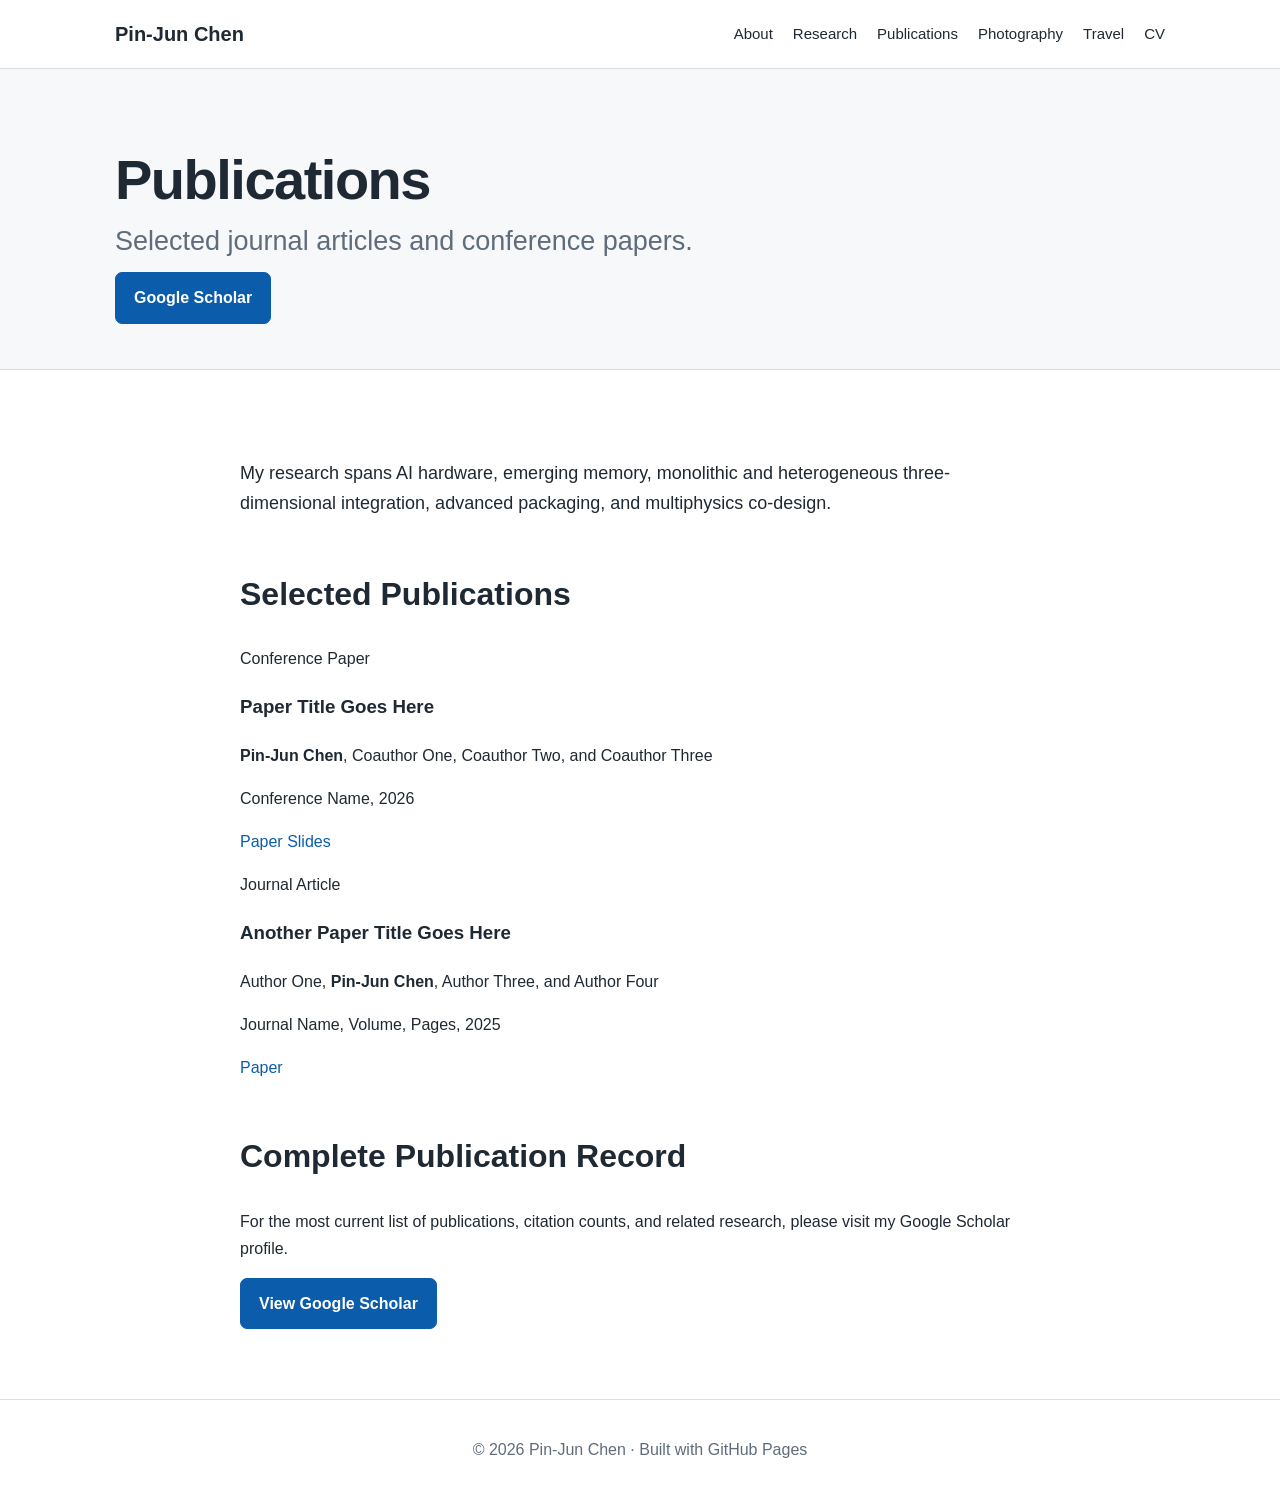
==== publications.html @ f2fc7e46 "Add publications.html for listing research works This file contains the HTML structure for the publi" ====
<!DOCTYPE html>
<html lang="en">
<head>
  <meta charset="UTF-8">

  <meta
    name="viewport"
    content="width=device-width, initial-scale=1.0"
  >

  <meta
    name="description"
    content="Publications of Pin-Jun Chen in AI hardware, emerging memory, 3D integration, and advanced semiconductor packaging."
  >

  <title>Publications | Pin-Jun Chen</title>

  <link rel="stylesheet" href="assets/css/style.css">
</head>

<body>
  <header>
    <div class="container">
      <nav>
        <a class="site-name" href="index.html">Pin-Jun Chen</a>

        <div class="nav-links">
          <a href="about.html">About</a>
          <a href="research.html">Research</a>
          <a href="publications.html">Publications</a>
          <a href="photography.html">Photography</a>
          <a href="travel.html">Travel</a>
          <a href="cv.html">CV</a>
        </div>
      </nav>
    </div>
  </header>

  <main>
    <section class="page-header">
      <div class="container">
        <h1>Publications</h1>

        <p class="subtitle">
          Selected journal articles and conference papers.
        </p>

        <div class="button-row">
          <a
            class="button primary"
            href="https://scholar.google.com/citations?user=bMlQqsIAAAAJ&hl=en"
            target="_blank"
            rel="noopener noreferrer"
          >
            Google Scholar
          </a>
        </div>
      </div>
    </section>

    <section>
      <div class="container content">
        <p class="intro">
          My research spans AI hardware, emerging memory, monolithic and
          heterogeneous three-dimensional integration, advanced packaging,
          and multiphysics co-design.
        </p>

        <h2>Selected Publications</h2>

        <div class="publication-list">

          <article class="publication-item">
            <p class="publication-type">Conference Paper</p>

            <h3>
              Paper Title Goes Here
            </h3>

            <p class="publication-authors">
              <strong>Pin-Jun Chen</strong>, Coauthor One, Coauthor Two,
              and Coauthor Three
            </p>

            <p class="publication-venue">
              Conference Name, 2026
            </p>

            <div class="publication-links">
              <a href="#" target="_blank" rel="noopener noreferrer">
                Paper
              </a>

              <a href="#" target="_blank" rel="noopener noreferrer">
                Slides
              </a>
            </div>
          </article>

          <article class="publication-item">
            <p class="publication-type">Journal Article</p>

            <h3>
              Another Paper Title Goes Here
            </h3>

            <p class="publication-authors">
              Author One, <strong>Pin-Jun Chen</strong>, Author Three,
              and Author Four
            </p>

            <p class="publication-venue">
              Journal Name, Volume, Pages, 2025
            </p>

            <div class="publication-links">
              <a href="#" target="_blank" rel="noopener noreferrer">
                Paper
              </a>
            </div>
          </article>

        </div>

        <h2>Complete Publication Record</h2>

        <p>
          For the most current list of publications, citation counts,
          and related research, please visit my Google Scholar profile.
        </p>

        <div class="button-row">
          <a
            class="button primary"
            href="https://scholar.google.com/citations?user=bMlQqsIAAAAJ&hl=en"
            target="_blank"
            rel="noopener noreferrer"
          >
            View Google Scholar
          </a>
        </div>
      </div>
    </section>
  </main>

  <footer>
    <div class="container">
      © 2026 Pin-Jun Chen · Built with GitHub Pages
    </div>
  </footer>
</body>
</html>
---- assets/css/style.css ----
:root {
  --text: #1f2933;
  --muted: #5f6c7b;
  --background: #ffffff;
  --section-background: #f6f8fa;
  --border: #d8dee4;
  --accent: #0b5cab;
  --max-width: 1050px;
}

* {
  box-sizing: border-box;
}

html {
  scroll-behavior: smooth;
}

body {
  margin: 0;
  font-family:
    -apple-system,
    BlinkMacSystemFont,
    "Segoe UI",
    Roboto,
    Helvetica,
    Arial,
    sans-serif;
  color: var(--text);
  background: var(--background);
  line-height: 1.7;
}

a {
  color: var(--accent);
  text-decoration: none;
}

a:hover {
  text-decoration: underline;
}

.container {
  width: min(92%, var(--max-width));
  margin: 0 auto;
}

header {
  position: sticky;
  top: 0;
  z-index: 10;
  background: rgba(255, 255, 255, 0.96);
  border-bottom: 1px solid var(--border);
  backdrop-filter: blur(8px);
}

nav {
  min-height: 68px;
  display: flex;
  align-items: center;
  justify-content: space-between;
  gap: 24px;
}

.site-name {
  color: var(--text);
  font-size: 20px;
  font-weight: 700;
}

.nav-links {
  display: flex;
  flex-wrap: wrap;
  gap: 20px;
}

.nav-links a {
  color: var(--text);
  font-size: 15px;
}

.hero {
  padding: 100px 0 80px;
}

.hero-grid {
  display: grid;
  grid-template-columns: 1.6fr 1fr;
  align-items: center;
  gap: 64px;
}

h1 {
  margin: 0 0 12px;
  font-size: clamp(42px, 7vw, 68px);
  line-height: 1.1;
  letter-spacing: -1.5px;
}

.subtitle {
  margin: 0 0 12px;
  color: var(--muted);
  font-size: clamp(20px, 3vw, 27px);
  line-height: 1.4;
}

.affiliation {
  margin-bottom: 24px;
  font-size: 17px;
}

.research-line {
  margin-bottom: 30px;
  font-weight: 600;
}

.button-row {
  display: flex;
  flex-wrap: wrap;
  gap: 12px;
}

.button {
  display: inline-block;
  padding: 11px 18px;
  border: 1px solid var(--accent);
  border-radius: 7px;
  font-weight: 600;
}

.button.primary {
  color: white;
  background: var(--accent);
}

.button.secondary {
  color: var(--accent);
  background: white;
}

.profile-placeholder {
  min-height: 340px;
  display: flex;
  align-items: center;
  justify-content: center;
  padding: 32px;
  color: var(--muted);
  text-align: center;
  background: var(--section-background);
  border: 1px solid var(--border);
  border-radius: 16px;
}

.profile-photo {
  width: 100%;
  max-width: 380px;
  border-radius: 16px;
  object-fit: cover;
}

section {
  padding: 70px 0;
}

section.alt {
  background: var(--section-background);
}

.page-header {
  padding: 80px 0 45px;
  background: var(--section-background);
  border-bottom: 1px solid var(--border);
}

.page-header h1 {
  font-size: clamp(38px, 6vw, 56px);
}

h2 {
  margin-top: 0;
  margin-bottom: 24px;
  font-size: 32px;
}

.intro {
  max-width: 760px;
  font-size: 18px;
}

.cards {
  display: grid;
  grid-template-columns: repeat(3, 1fr);
  gap: 22px;
}

.card {
  padding: 26px;
  background: white;
  border: 1px solid var(--border);
  border-radius: 12px;
}

.card h3 {
  margin-top: 0;
  margin-bottom: 12px;
}

.card p {
  margin-bottom: 0;
  color: var(--muted);
}

.content {
  max-width: 800px;
}

.content h2 {
  margin-top: 48px;
}

.content li {
  margin-bottom: 8px;
}
.research-project {
  margin-bottom: 28px;
  padding: 28px;
  background: var(--section-background);
  border: 1px solid var(--border);
  border-radius: 12px;
}

.research-project h3 {
  margin-top: 0;
  margin-bottom: 12px;
  font-size: 23px;
}

.research-project p:last-child {
  margin-bottom: 0;
}

.research-links {
  margin-top: 60px;
  padding-top: 36px;
  border-top: 1px solid var(--border);
}

footer {
  padding: 36px 0;
  color: var(--muted);
  text-align: center;
  border-top: 1px solid var(--border);
}

@media (max-width: 800px) {
  nav {
    padding: 14px 0;
    align-items: flex-start;
    flex-direction: column;
    gap: 10px;
  }

  .nav-links {
    gap: 12px 16px;
  }

  .hero {
    padding-top: 65px;
  }

  .hero-grid {
    grid-template-columns: 1fr;
    gap: 36px;
  }

  .cards {
    grid-template-columns: 1fr;
  }
}
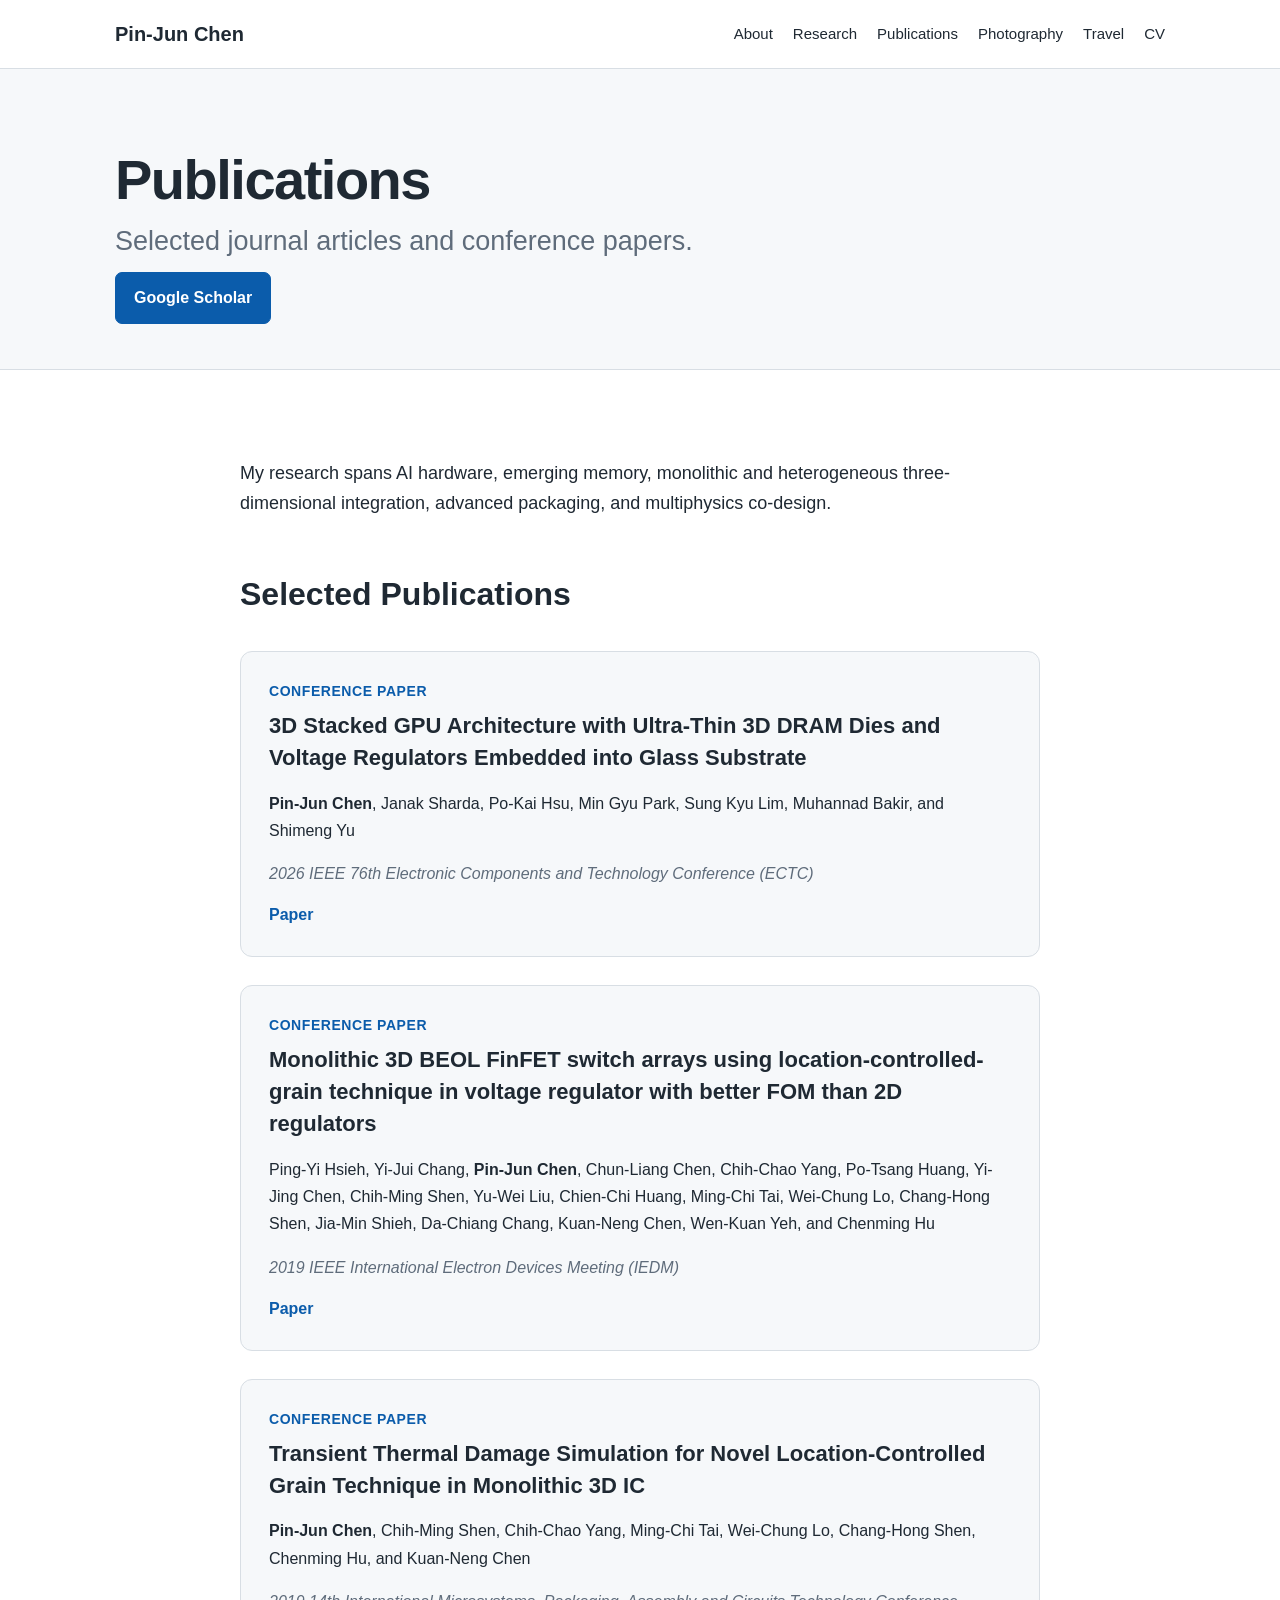
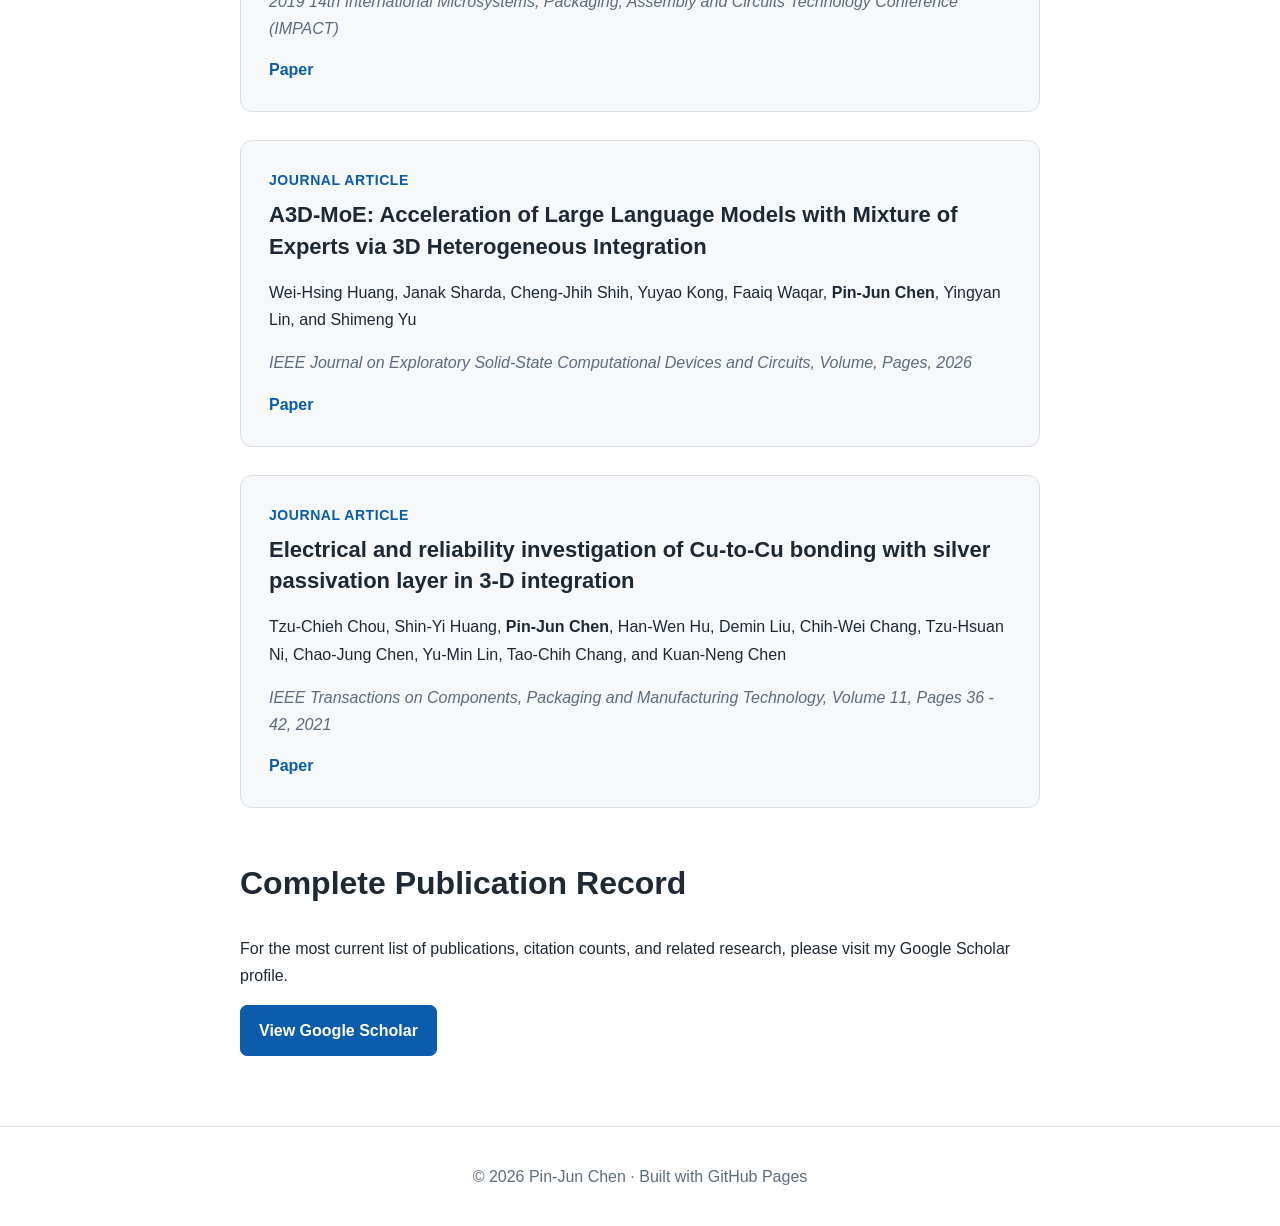
==== commit 05532f5f: "Revise publication entries in publications.html Updated publication details including titles, author" ====
--- a/publications.html
+++ b/publications.html
@@ -74,25 +74,67 @@
             <p class="publication-type">Conference Paper</p>
 
             <h3>
-              Paper Title Goes Here
-            </h3>
-
-            <p class="publication-authors">
-              <strong>Pin-Jun Chen</strong>, Coauthor One, Coauthor Two,
-              and Coauthor Three
-            </p>
-
-            <p class="publication-venue">
-              Conference Name, 2026
-            </p>
-
-            <div class="publication-links">
-              <a href="#" target="_blank" rel="noopener noreferrer">
-                Paper
-              </a>
-
-              <a href="#" target="_blank" rel="noopener noreferrer">
-                Slides
+              3D Stacked GPU Architecture with Ultra-Thin 3D DRAM Dies and Voltage Regulators Embedded into Glass Substrate
+            </h3>
+
+            <p class="publication-authors">
+              <strong>Pin-Jun Chen</strong>, Janak Sharda, Po-Kai Hsu, Min Gyu Park, Sung Kyu Lim, Muhannad Bakir, and Shimeng Yu
+            </p>
+
+            <p class="publication-venue">
+              2026 IEEE 76th Electronic Components and Technology Conference (ECTC)
+            </p>
+
+            <div class="publication-links">
+              <a href="https://ieeexplore.ieee.org/stamp/stamp.jsp?arnumber=11561452" target="_blank" rel="noopener noreferrer">
+                Paper
+              </a>
+            </div>
+          </article>
+
+          <article class="publication-item">
+            <p class="publication-type">Conference Paper</p>
+
+            <h3>
+              Monolithic 3D BEOL FinFET switch arrays using location-controlled-grain technique in voltage regulator with better FOM than 2D regulators
+            </h3>
+
+            <p class="publication-authors">
+              Ping-Yi Hsieh, Yi-Jui Chang, <strong>Pin-Jun Chen</strong>, Chun-Liang Chen, Chih-Chao Yang, Po-Tsang Huang, Yi-Jing Chen, 
+              Chih-Ming Shen, Yu-Wei Liu, Chien-Chi Huang, Ming-Chi Tai, Wei-Chung Lo, Chang-Hong Shen, Jia-Min Shieh, Da-Chiang Chang, 
+              Kuan-Neng Chen, Wen-Kuan Yeh, and Chenming Hu
+            </p>
+
+            <p class="publication-venue">
+              2019 IEEE International Electron Devices Meeting (IEDM)
+            </p>
+
+            <div class="publication-links">
+              <a href="https://ieeexplore.ieee.org/stamp/stamp.jsp?arnumber=8993441" target="_blank" rel="noopener noreferrer">
+                Paper
+              </a>
+            </div>
+          </article>
+
+          <article class="publication-item">
+            <p class="publication-type">Conference Paper</p>
+
+            <h3>
+              Transient Thermal Damage Simulation for Novel Location-Controlled Grain Technique in Monolithic 3D IC
+            </h3>
+
+            <p class="publication-authors">
+              <strong>Pin-Jun Chen</strong>, Chih-Ming Shen, Chih-Chao Yang, Ming-Chi Tai, Wei-Chung Lo, Chang-Hong Shen, Chenming Hu, 
+              and Kuan-Neng Chen
+            </p>
+
+            <p class="publication-venue">
+              2019 14th International Microsystems, Packaging, Assembly and Circuits Technology Conference (IMPACT)
+            </p>
+
+            <div class="publication-links">
+              <a href="https://ieeexplore.ieee.org/stamp/stamp.jsp?arnumber=9024960" target="_blank" rel="noopener noreferrer">
+                Paper
               </a>
             </div>
           </article>
@@ -101,20 +143,43 @@
             <p class="publication-type">Journal Article</p>
 
             <h3>
-              Another Paper Title Goes Here
-            </h3>
-
-            <p class="publication-authors">
-              Author One, <strong>Pin-Jun Chen</strong>, Author Three,
-              and Author Four
-            </p>
-
-            <p class="publication-venue">
-              Journal Name, Volume, Pages, 2025
-            </p>
-
-            <div class="publication-links">
-              <a href="#" target="_blank" rel="noopener noreferrer">
+              A3D-MoE: Acceleration of Large Language Models with Mixture of Experts via 3D Heterogeneous Integration
+            </h3>
+
+            <p class="publication-authors">
+              Wei-Hsing Huang, Janak Sharda, Cheng-Jhih Shih, Yuyao Kong, Faaiq Waqar, <strong>Pin-Jun Chen</strong>, Yingyan Lin, 
+              and Shimeng Yu
+            </p>
+
+            <p class="publication-venue">
+              IEEE Journal on Exploratory Solid-State Computational Devices and Circuits, Volume, Pages, 2026
+            </p>
+
+            <div class="publication-links">
+              <a href="https://ieeexplore.ieee.org/stamp/stamp.jsp?tp=&arnumber=11611883" target="_blank" rel="noopener noreferrer">
+                Paper
+              </a>
+            </div>
+          </article>
+          
+          <article class="publication-item">
+            <p class="publication-type">Journal Article</p>
+
+            <h3>
+              Electrical and reliability investigation of Cu-to-Cu bonding with silver passivation layer in 3-D integration
+            </h3>
+
+            <p class="publication-authors">
+              Tzu-Chieh Chou, Shin-Yi Huang, <strong>Pin-Jun Chen</strong>, Han-Wen Hu, Demin Liu, Chih-Wei Chang, Tzu-Hsuan Ni, 
+              Chao-Jung Chen, Yu-Min Lin, Tao-Chih Chang, and Kuan-Neng Chen
+            </p>
+
+            <p class="publication-venue">
+              IEEE Transactions on Components, Packaging and Manufacturing Technology, Volume 11, Pages 36 - 42, 2021
+            </p>
+
+            <div class="publication-links">
+              <a href="https://ieeexplore.ieee.org/stamp/stamp.jsp?tp=&arnumber=9256336" target="_blank" rel="noopener noreferrer">
                 Paper
               </a>
             </div>
--- a/assets/css/style.css
+++ b/assets/css/style.css
@@ -245,6 +245,53 @@
   border-top: 1px solid var(--border);
 }
 
+.publication-list {
+  margin-top: 30px;
+}
+
+.publication-item {
+  margin-bottom: 28px;
+  padding: 28px;
+  background: var(--section-background);
+  border: 1px solid var(--border);
+  border-radius: 12px;
+}
+
+.publication-item h3 {
+  margin: 6px 0 10px;
+  font-size: 22px;
+  line-height: 1.45;
+}
+
+.publication-type {
+  margin: 0;
+  color: var(--accent);
+  font-size: 14px;
+  font-weight: 700;
+  text-transform: uppercase;
+  letter-spacing: 0.04em;
+}
+
+.publication-authors {
+  margin-bottom: 8px;
+}
+
+.publication-venue {
+  margin-bottom: 14px;
+  color: var(--muted);
+  font-style: italic;
+}
+
+.publication-links {
+  display: flex;
+  flex-wrap: wrap;
+  gap: 16px;
+}
+
+.publication-links a {
+  font-weight: 600;
+}
+
 footer {
   padding: 36px 0;
   color: var(--muted);
